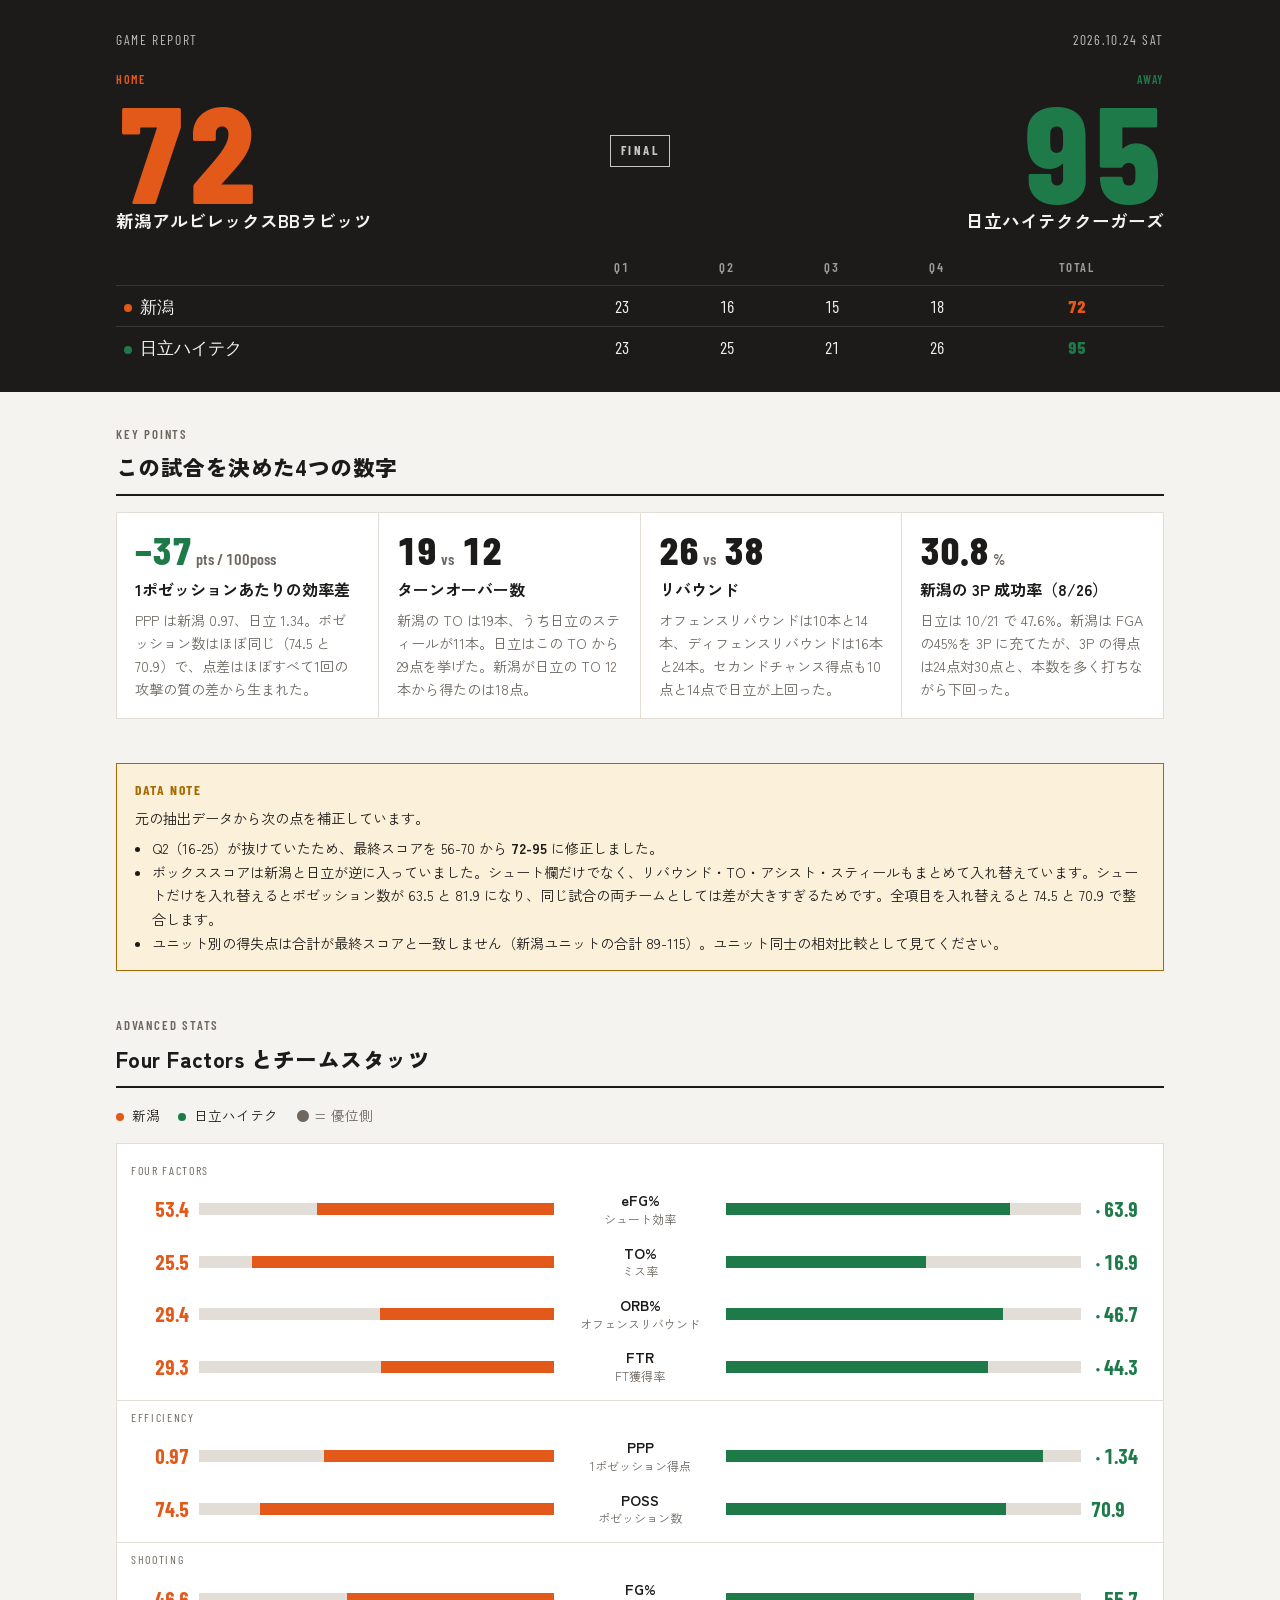
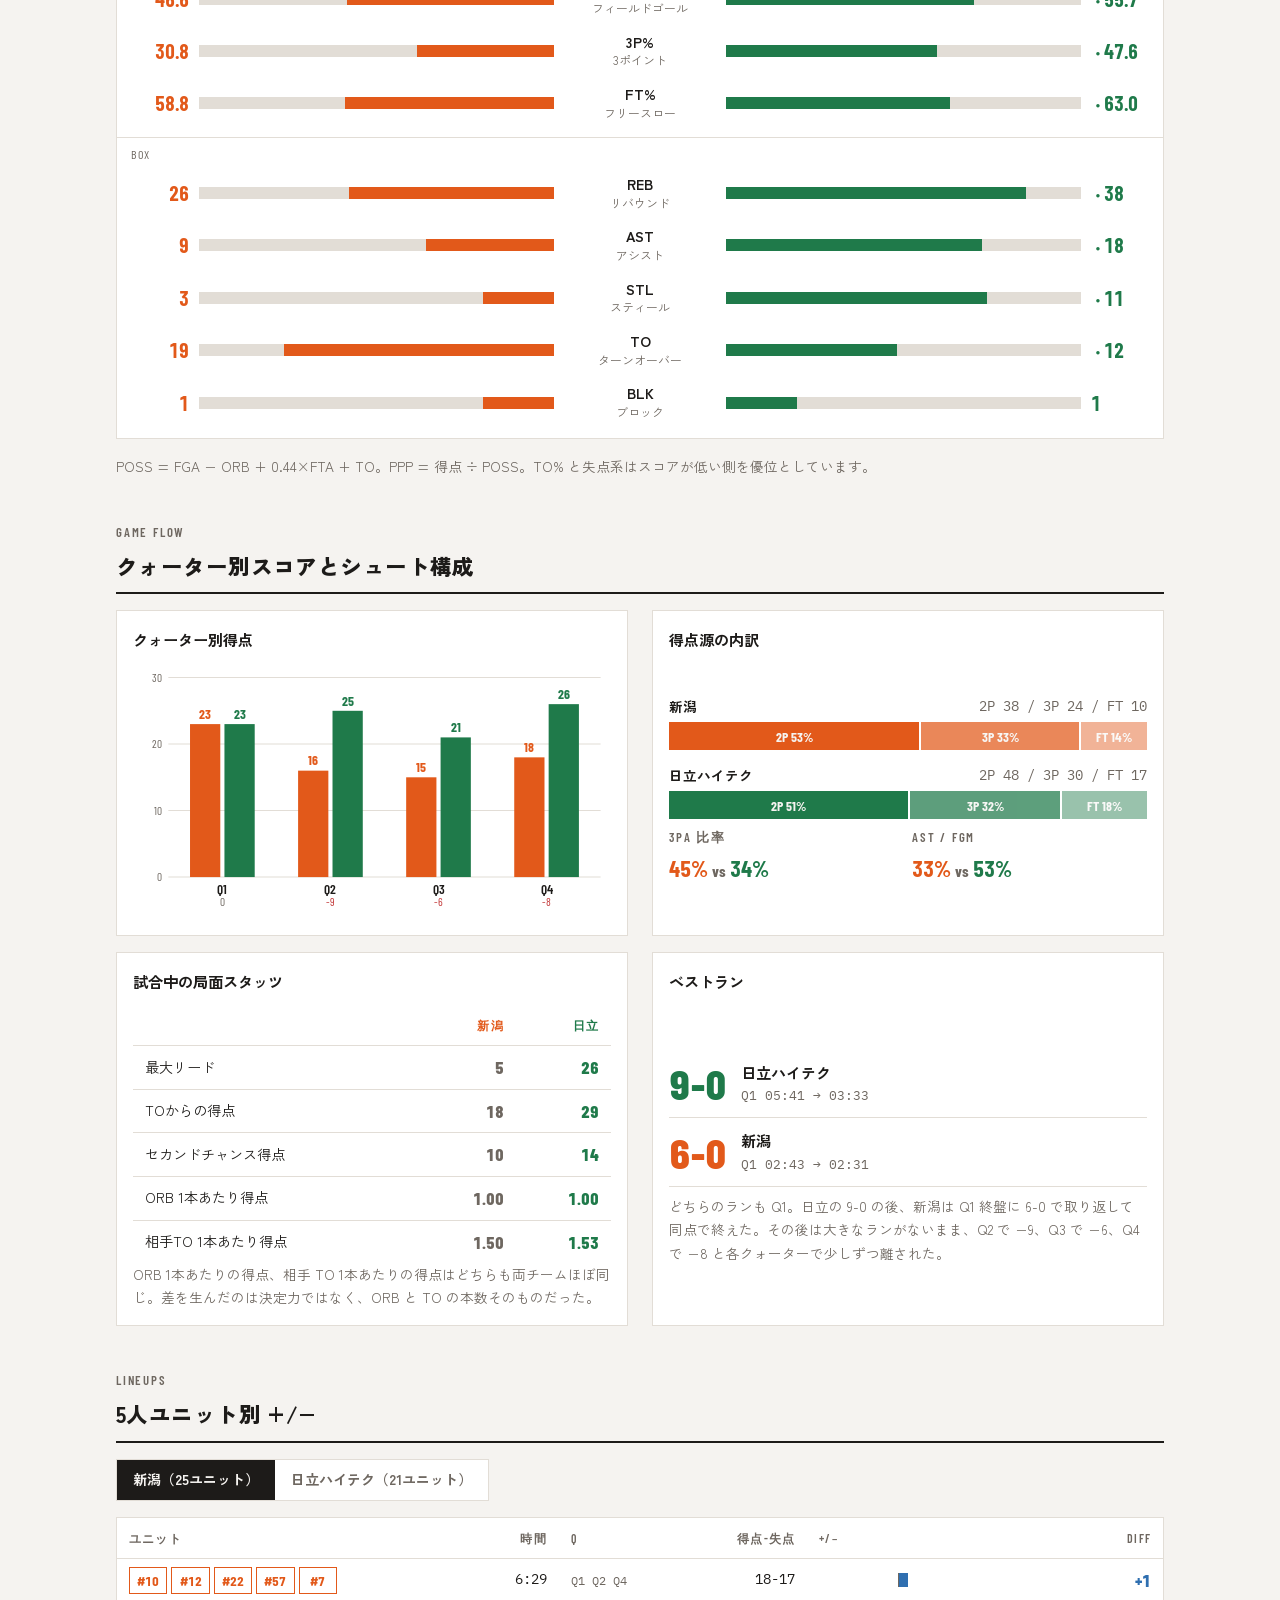
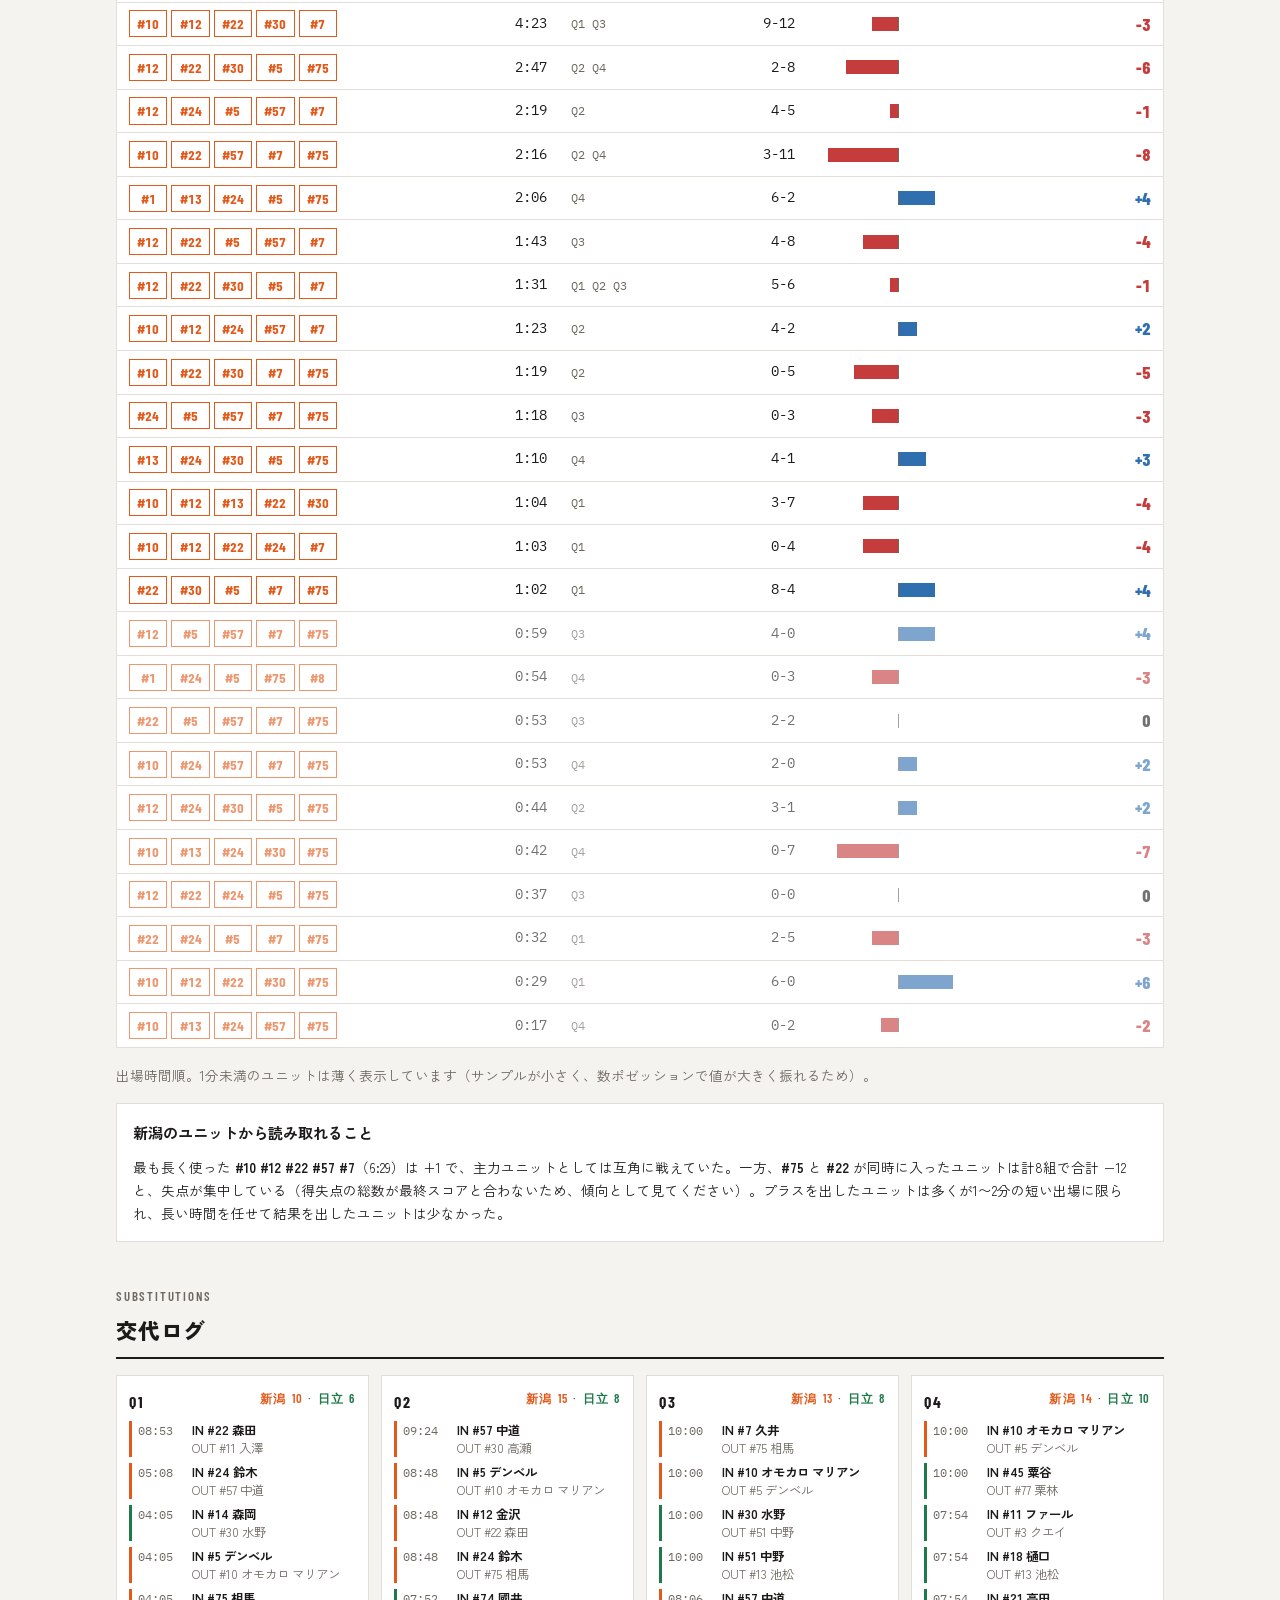
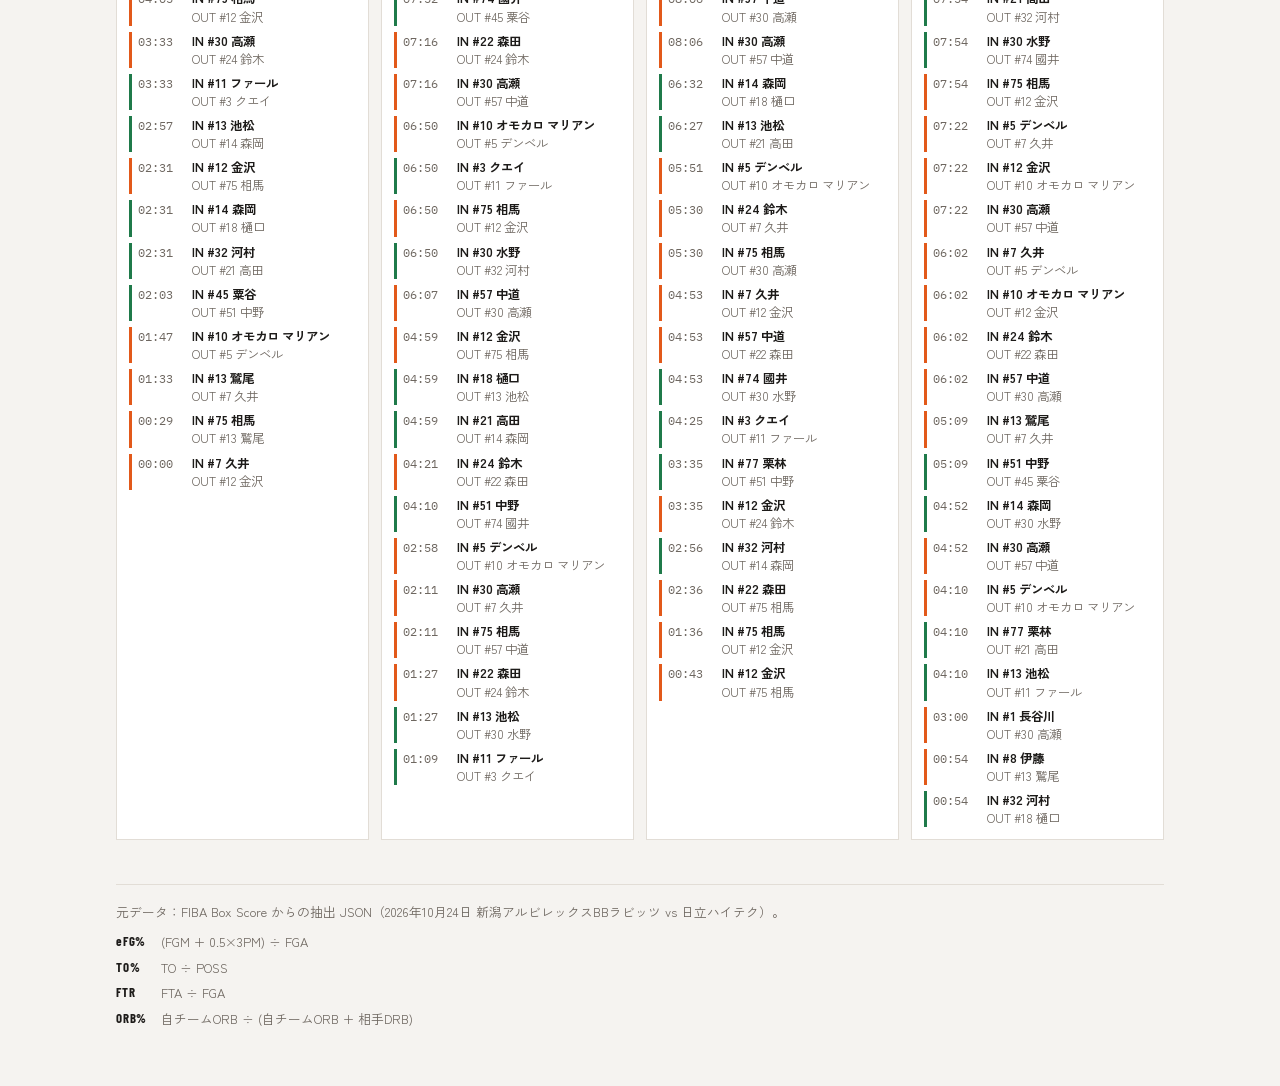
==== niigata-vs-hitachi-20261024.html @ d4d75524 "Add files via upload" ====
<!doctype html>
<html lang="ja">
<head>
<meta charset="utf-8">
<meta name="viewport" content="width=device-width, initial-scale=1, viewport-fit=cover">
<title>新潟 vs 日立ハイテク 10.24</title>
<meta name="claude:viewport-fit-sides" content="cover">
<link rel="preconnect" href="https://fonts.googleapis.com">
<link rel="preconnect" href="https://fonts.gstatic.com" crossorigin>
<link rel="stylesheet" href="https://fonts.googleapis.com/css2?family=Barlow+Condensed:wght@500;600;700;800&family=Zen+Kaku+Gothic+New:wght@400;500;700;900&family=IBM+Plex+Mono:wght@400;500&display=swap">
<style>
/* Layout: scoreboard band → takeaways → factor mirror → quarter flow → lineup +/- ledger → sub log. Home=orange left, Away=blue right throughout. */
:root{
  --bg:#f5f3f0; --surface:#ffffff; --ink:#1d1b19; --muted:#6e6760; --line:#e2ddd6;
  --home:#e2591a; --home-soft:#fbe3d6; --away:#1f7a4a; --away-soft:#d9efe2;
  --pos:#2f6fb0; --neg:#c43c3c; --warn:#a86a00; --warn-soft:#fbf0d9;
  --band:#1d1b19; --band-ink:#f5f3f0;
  --f-display:"Barlow Condensed","Arial Narrow",sans-serif;
  --f-body:"Zen Kaku Gothic New","Hiragino Sans","Noto Sans JP",sans-serif;
  --f-mono:"IBM Plex Mono",ui-monospace,Menlo,monospace;
}
@media (prefers-color-scheme:dark){:root:not([data-theme="light"]){
  --bg:#151413; --surface:#1f1d1b; --ink:#efebe6; --muted:#a39a91; --line:#34302c;
  --home:#ff7a3a; --home-soft:#3c2417; --away:#4cbf7f; --away-soft:#17301f;
  --pos:#7aa9e6; --neg:#ef6b6b; --warn:#e5a93a; --warn-soft:#33281326;
  --band:#0c0b0a; --band-ink:#efebe6; color-scheme:dark}}
:root[data-theme="dark"]{
  --bg:#151413; --surface:#1f1d1b; --ink:#efebe6; --muted:#a39a91; --line:#34302c;
  --home:#ff7a3a; --home-soft:#3c2417; --away:#4cbf7f; --away-soft:#17301f;
  --pos:#7aa9e6; --neg:#ef6b6b; --warn:#e5a93a; --warn-soft:#33281326;
  --band:#0c0b0a; --band-ink:#efebe6; color-scheme:dark}
*{box-sizing:border-box}
body{background:var(--bg);color:var(--ink);font-family:var(--f-body);font-size:15px;line-height:1.7}
.wrap{max-width:1080px;margin:0 auto;padding-left:max(16px,env(safe-area-inset-left,0px));padding-right:max(16px,env(safe-area-inset-right,0px))}
.num{font-family:var(--f-display);font-variant-numeric:tabular-nums}
.mono{font-family:var(--f-mono);font-variant-numeric:tabular-nums}
h2{font-family:var(--f-body);font-weight:900;font-size:1.35rem;margin:0;text-wrap:balance;letter-spacing:.02em}
.eyebrow{font-family:var(--f-display);font-weight:600;letter-spacing:.14em;text-transform:uppercase;font-size:.8rem;color:var(--muted)}

/* Scoreboard */
.board{background:var(--band);color:var(--band-ink)}
.board .wrap{padding-block:28px 24px;display:grid;gap:18px}
.meta{display:flex;justify-content:space-between;flex-wrap:wrap;gap:8px;font-family:var(--f-display);letter-spacing:.12em;font-size:.85rem;opacity:.75;text-transform:uppercase}
.score{display:grid;grid-template-columns:1fr auto 1fr;align-items:center;gap:12px}
.team{display:grid;gap:2px;min-width:0}
.team.away{text-align:right}
.team .name{font-weight:700;font-size:clamp(.85rem,2.4vw,1.1rem);line-height:1.35}
.team .tag{font-family:var(--f-display);font-weight:600;letter-spacing:.14em;font-size:.75rem;text-transform:uppercase}
.home .tag{color:var(--home)} .away .tag{color:var(--away)}
.pts{font-family:var(--f-display);font-weight:800;font-size:clamp(4rem,14vw,8.5rem);line-height:.85;font-variant-numeric:tabular-nums}
.home .pts{color:var(--home)} .away .pts{color:var(--away)}
.final{font-family:var(--f-display);font-weight:700;letter-spacing:.2em;font-size:.8rem;border:1px solid currentColor;padding:4px 10px;opacity:.8;align-self:center}
.qtable{width:100%;border-collapse:collapse;font-family:var(--f-display);font-size:1.05rem;font-variant-numeric:tabular-nums}
.qtable th,.qtable td{padding:6px 8px;text-align:center;border-top:1px solid #ffffff1f}
.qtable th{font-weight:600;letter-spacing:.12em;opacity:.6;font-size:.8rem;border-top:0}
.qtable td:first-child,.qtable th:first-child{text-align:left}
.qtable .tot{font-weight:800}
.qtable .na{color:var(--warn);font-size:.85rem}
.dot{display:inline-block;width:8px;height:8px;border-radius:50%;margin-right:8px;vertical-align:middle}

main .wrap{padding-block:32px 56px;display:grid;gap:44px}
section{display:grid;gap:16px}
.sec-head{display:grid;gap:4px;border-bottom:2px solid var(--ink);padding-bottom:8px}
.note{font-size:.85rem;color:var(--muted);margin:0}

/* Takeaways */
.takes{display:grid;grid-template-columns:repeat(auto-fit,minmax(240px,1fr));gap:1px;background:var(--line);border:1px solid var(--line)}
.take{background:var(--surface);padding:18px 18px 16px;display:grid;gap:6px;align-content:start}
.take .big{font-family:var(--f-display);font-weight:800;font-size:2.4rem;line-height:1;font-variant-numeric:tabular-nums}
.take .big small{font-size:1rem;font-weight:600;color:var(--muted);margin-left:4px}
.take h3{margin:0;font-size:1rem;font-weight:700}
.take p{margin:0;font-size:.88rem;color:var(--muted);line-height:1.65}

/* Data check */
.check{background:var(--warn-soft);border:1px solid var(--warn);padding:14px 18px;display:grid;gap:6px;font-size:.88rem}
.check strong{color:var(--warn);font-family:var(--f-display);letter-spacing:.12em;font-size:.85rem}
.check ul{margin:0;padding-left:1.2em}

/* Mirror bars */
.legend{display:flex;gap:18px;flex-wrap:wrap;font-size:.85rem}
.mirror{display:grid;gap:2px;background:var(--surface);border:1px solid var(--line);padding:10px 0}
.mrow{display:grid;grid-template-columns:3.6rem 1fr 9.5rem 1fr 3.6rem;align-items:center;gap:10px;padding:7px 14px}
.mrow .lab{text-align:center;font-size:.85rem;line-height:1.3}
.mrow .lab b{display:block;font-weight:700;font-size:.9rem;color:var(--ink)}
.mrow .lab span{color:var(--muted);font-size:.75rem}
.mrow .v{font-family:var(--f-display);font-weight:700;font-size:1.25rem;font-variant-numeric:tabular-nums}
.mrow .v.h{text-align:right;color:var(--home)} .mrow .v.a{color:var(--away)}
.track{height:12px;background:var(--line);position:relative}
.track i{position:absolute;top:0;bottom:0}
.track.l i{right:0;background:var(--home)} .track.r i{left:0;background:var(--away)}
.mrow.win-h .v.h::after,.mrow.win-a .v.a::before{content:"●";font-size:.5rem;vertical-align:middle;margin:0 4px}
.mrow.flag .lab b::after{content:" ※";color:var(--warn)}
.mgroup{padding:6px 14px 2px;font-family:var(--f-display);letter-spacing:.14em;font-size:.75rem;color:var(--muted);text-transform:uppercase;border-top:1px solid var(--line);margin-top:6px}
.mgroup:first-child{border-top:0;margin-top:0}

/* Two col */
.two{display:grid;grid-template-columns:1fr 1fr;gap:24px}
.two>*{min-width:0}
.panel{background:var(--surface);border:1px solid var(--line);padding:16px;display:grid;gap:10px}
.panel h3{margin:0;font-size:.95rem;font-weight:700}
svg text{font-family:var(--f-display)}

/* Lineups */
.tabs{display:flex;gap:0;border:1px solid var(--line);width:max-content;max-width:100%}
.tabs button{font:inherit;font-size:.88rem;font-weight:700;padding:8px 16px;border:0;background:var(--surface);color:var(--muted);cursor:pointer}
.tabs button[aria-selected="true"]{background:var(--ink);color:var(--bg)}
.tabs button:focus-visible{outline:2px solid var(--home);outline-offset:2px}
.ledger-wrap{overflow-x:auto;border:1px solid var(--line);background:var(--surface)}
.ledger{width:100%;border-collapse:collapse;min-width:620px;font-size:.88rem}
.ledger th{font-family:var(--f-display);font-weight:600;letter-spacing:.1em;font-size:.75rem;color:var(--muted);text-align:left;padding:10px 12px;border-bottom:1px solid var(--line);text-transform:uppercase}
.ledger td{padding:7px 12px;border-bottom:1px solid var(--line);vertical-align:middle}
.ledger tr:last-child td{border-bottom:0}
.ledger .r{text-align:right}
.chips{display:flex;gap:4px;flex-wrap:wrap}
.chip{font-family:var(--f-display);font-weight:700;font-size:.85rem;padding:1px 6px;border:1px solid var(--line);min-width:2.4rem;text-align:center;font-variant-numeric:tabular-nums}
.home-c .chip{border-color:var(--home);color:var(--home)} .away-c .chip{border-color:var(--away);color:var(--away)}
.qs{font-family:var(--f-mono);font-size:.78rem;color:var(--muted)}
.pm{display:grid;grid-template-columns:1fr 1fr;width:160px;height:14px}
.pm .n{display:flex;justify-content:flex-end;border-right:1px solid var(--muted)}
.pm .n i{background:var(--neg);height:100%}
.pm .p i{background:var(--pos);height:100%;display:block}
.diff{font-family:var(--f-display);font-weight:800;font-size:1.05rem;font-variant-numeric:tabular-nums}
.diff.pos{color:var(--pos)} .diff.neg{color:var(--neg)}
.small-sample td{opacity:.62}

/* Sub log */
.subgrid{display:grid;grid-template-columns:repeat(4,1fr);gap:12px}
.subq{background:var(--surface);border:1px solid var(--line);padding:12px;display:grid;gap:6px;align-content:start;min-width:0}
.subq h4{margin:0;font-family:var(--f-display);font-weight:700;letter-spacing:.1em;font-size:1rem;display:flex;justify-content:space-between}
.subq h4 span{font-size:.78rem;color:var(--muted);font-weight:600}
.sub{display:grid;grid-template-columns:3rem 1fr;gap:6px;font-size:.78rem;line-height:1.45;padding-left:6px;border-left:3px solid var(--line)}
.sub.home{border-left-color:var(--home)} .sub.away{border-left-color:var(--away)}
.sub .t{font-family:var(--f-mono);color:var(--muted)}
.sub .io{min-width:0}
.sub .io .in{font-weight:700}
.sub .io .out{color:var(--muted)}

footer{font-size:.8rem;color:var(--muted);border-top:1px solid var(--line);padding-top:16px}
footer dl{display:grid;grid-template-columns:max-content 1fr;gap:4px 14px;margin:8px 0 0}
footer dt{font-family:var(--f-display);font-weight:700;letter-spacing:.06em;color:var(--ink)}
footer dd{margin:0}

@media (max-width:760px){
  .two,.subgrid{grid-template-columns:1fr}
  .mrow{grid-template-columns:3rem 1fr 6.6rem 1fr 3rem;gap:6px;padding:7px 10px}
  .mrow .v{font-size:1.05rem}
}
@media (max-width:440px){
  .mrow{grid-template-columns:2.8rem 1fr 5.6rem 1fr 2.8rem}
  .mrow .lab span{display:none}
}
@media (prefers-reduced-motion:no-preference){
  .track i,.pm i{transition:width .6s ease}
}
</style>
<style>body{margin:0} img{max-width:100%} [hidden]{display:none!important}</style>
</head>
<body>


<header class="board">
  <div class="wrap">
    <div class="meta"><span>Game Report</span><span>2026.10.24 SAT</span></div>
    <div class="score">
      <div class="team home">
        <span class="tag">Home</span>
        <span class="pts" id="hPts">72</span>
        <span class="name">新潟アルビレックスBBラビッツ</span>
      </div>
      <span class="final">FINAL</span>
      <div class="team away">
        <span class="tag">Away</span>
        <span class="pts" id="aPts">95</span>
        <span class="name">日立ハイテククーガーズ</span>
      </div>
    </div>
    <div style="overflow-x:auto">
      <table class="qtable" id="qtable"></table>
    </div>
  </div>
</header>

<main>
<div class="wrap">

  <section aria-labelledby="s-take">
    <div class="sec-head"><span class="eyebrow">Key Points</span><h2 id="s-take">この試合を決めた4つの数字</h2></div>
    <div class="takes">
      <div class="take">
        <span class="big num" style="color:var(--away)">−37<small>pts / 100poss</small></span>
        <h3>1ポゼッションあたりの効率差</h3>
        <p>PPP は新潟 0.97、日立 1.34。ポゼッション数はほぼ同じ（74.5 と 70.9）で、点差はほぼすべて1回の攻撃の質の差から生まれた。</p>
      </div>
      <div class="take">
        <span class="big num">19<small>vs</small> 12</span>
        <h3>ターンオーバー数</h3>
        <p>新潟の TO は19本、うち日立のスティールが11本。日立はこの TO から29点を挙げた。新潟が日立の TO 12本から得たのは18点。</p>
      </div>
      <div class="take">
        <span class="big num">26<small>vs</small> 38</span>
        <h3>リバウンド</h3>
        <p>オフェンスリバウンドは10本と14本、ディフェンスリバウンドは16本と24本。セカンドチャンス得点も10点と14点で日立が上回った。</p>
      </div>
      <div class="take">
        <span class="big num">30.8<small>%</small></span>
        <h3>新潟の 3P 成功率（8/26）</h3>
        <p>日立は 10/21 で 47.6%。新潟は FGA の45%を 3P に充てたが、3P の得点は24点対30点と、本数を多く打ちながら下回った。</p>
      </div>
    </div>
  </section>

  <section aria-labelledby="s-check">
    <div class="check" role="note">
      <strong>DATA NOTE</strong>
      <span id="s-check">元の抽出データから次の点を補正しています。</span>
      <ul>
        <li>Q2（16-25）が抜けていたため、最終スコアを 56-70 から <b>72-95</b> に修正しました。</li>
        <li>ボックススコアは新潟と日立が逆に入っていました。シュート欄だけでなく、リバウンド・TO・アシスト・スティールもまとめて入れ替えています。シュートだけを入れ替えるとポゼッション数が 63.5 と 81.9 になり、同じ試合の両チームとしては差が大きすぎるためです。全項目を入れ替えると 74.5 と 70.9 で整合します。</li>
        <li>ユニット別の得失点は合計が最終スコアと一致しません（新潟ユニットの合計 89-115）。ユニット同士の相対比較として見てください。</li>
      </ul>
    </div>
  </section>

  <section aria-labelledby="s-factor">
    <div class="sec-head"><span class="eyebrow">Advanced Stats</span><h2 id="s-factor">Four Factors とチームスタッツ</h2></div>
    <div class="legend">
      <span><i class="dot" style="background:var(--home)"></i>新潟</span>
      <span><i class="dot" style="background:var(--away)"></i>日立ハイテク</span>
      <span style="color:var(--muted)">● = 優位側</span>
    </div>
    <div class="mirror" id="mirror"></div>
    <p class="note">POSS = FGA − ORB + 0.44×FTA + TO。PPP = 得点 ÷ POSS。TO% と失点系はスコアが低い側を優位としています。</p>
  </section>

  <section aria-labelledby="s-flow">
    <div class="sec-head"><span class="eyebrow">Game Flow</span><h2 id="s-flow">クォーター別スコアとシュート構成</h2></div>
    <div class="two">
      <div class="panel">
        <h3>クォーター別得点</h3>
        <div id="qchart"></div>
      </div>
      <div class="panel">
        <h3>得点源の内訳</h3>
        <div id="shotchart"></div>
      </div>
    </div>
    <div class="two">
      <div class="panel">
        <h3>試合中の局面スタッツ</h3>
        <div id="gamestats"></div>
      </div>
      <div class="panel">
        <h3>ベストラン</h3>
        <div id="runs"></div>
      </div>
    </div>
  </section>

  <section aria-labelledby="s-lineup">
    <div class="sec-head"><span class="eyebrow">Lineups</span><h2 id="s-lineup">5人ユニット別 +/−</h2></div>
    <div class="tabs" role="tablist" aria-label="チーム切替">
      <button role="tab" id="tab-home" aria-selected="true">新潟（25ユニット）</button>
      <button role="tab" id="tab-away" aria-selected="false">日立ハイテク（21ユニット）</button>
    </div>
    <div class="ledger-wrap"><table class="ledger" id="ledger"></table></div>
    <p class="note">出場時間順。1分未満のユニットは薄く表示しています（サンプルが小さく、数ポゼッションで値が大きく振れるため）。</p>
    <div class="panel" id="lineupNote"></div>
  </section>

  <section aria-labelledby="s-sub">
    <div class="sec-head"><span class="eyebrow">Substitutions</span><h2 id="s-sub">交代ログ</h2></div>
    <div class="subgrid" id="subgrid"></div>
  </section>

  <footer>
    元データ：FIBA Box Score からの抽出 JSON（2026年10月24日 新潟アルビレックスBBラビッツ vs 日立ハイテク）。
    <dl>
      <dt>eFG%</dt><dd>(FGM + 0.5×3PM) ÷ FGA</dd>
      <dt>TO%</dt><dd>TO ÷ POSS</dd>
      <dt>FTR</dt><dd>FTA ÷ FGA</dd>
      <dt>ORB%</dt><dd>自チームORB ÷ (自チームORB + 相手DRB)</dd>
    </dl>
  </footer>
</div>
</main>

<script>
const D={
 q:{home:[23,16,15,18],away:[23,25,21,26]},
 box:{home:{pts:72,pa2:32,pm2:19,pa3:26,pm3:8,fta:17,ftm:10,orb:10,drb:16,tot:26,to:19,ast:9,stl:3,blk:1},
      away:{pts:95,pa2:40,pm2:24,pa3:21,pm3:10,fta:27,ftm:17,orb:14,drb:24,tot:38,to:12,ast:18,stl:11,blk:1}},
 m:{poss:{home:74.5,away:70.9},ppp:{home:.97,away:1.34},efg:{home:.534,away:.639},to:{home:.255,away:.169},ftr:{home:.293,away:.443},orb:{home:.294,away:.467}},
 gs:{maxLead:{home:5,away:26},toPts:{home:18,away:29},second:{home:10,away:14},
     run:{home:{pts:6,q:1,start:"02:43",end:"02:31"},away:{pts:9,q:1,start:"05:41",end:"03:33"}}},
 lu:{home:[["10 12 22 57 7",389,18,17,"124"],["10 12 22 30 7",263,9,12,"13"],["12 22 30 5 75",167,2,8,"24"],["12 24 5 57 7",139,4,5,"2"],["10 22 57 7 75",136,3,11,"24"],["1 13 24 5 75",126,6,2,"4"],["12 22 5 57 7",103,4,8,"3"],["12 22 30 5 7",91,5,6,"123"],["10 12 24 57 7",83,4,2,"2"],["10 22 30 7 75",79,0,5,"2"],["24 5 57 7 75",78,0,3,"3"],["13 24 30 5 75",70,4,1,"4"],["10 12 13 22 30",64,3,7,"1"],["10 12 22 24 7",63,0,4,"1"],["22 30 5 7 75",62,8,4,"1"],["12 5 57 7 75",59,4,0,"3"],["1 24 5 75 8",54,0,3,"4"],["22 5 57 7 75",53,2,2,"3"],["10 24 57 7 75",53,2,0,"4"],["12 24 30 5 75",44,3,1,"2"],["10 13 24 30 75",42,0,7,"4"],["12 22 24 5 75",37,0,0,"3"],["22 24 5 7 75",32,2,5,"1"],["10 12 22 30 75",29,6,0,"1"],["10 13 24 57 75",17,0,2,"4"]],
     away:[["11 13 14 32 45",251,12,8,"12"],["11 18 21 30 51",225,11,5,"34"],["13 14 18 51 77",196,3,9,"4"],["13 3 32 74 77",176,8,6,"3"],["11 18 21 30 45",165,6,2,"4"],["18 21 3 30 51",163,6,3,"2"],["13 3 32 45 74",126,7,7,"4"],["13 14 3 30 74",111,9,3,"2"],["11 13 18 21 51",95,4,8,"12"],["11 13 14 30 51",94,1,2,"3"],["11 14 18 21 51",78,11,2,"14"],["11 13 14 32 74",62,5,2,"2"],["13 14 32 51 77",54,3,0,"4"],["13 14 3 51 74",50,1,0,"3"],["18 21 3 30 74",49,4,4,"2"],["13 14 3 74 77",39,0,2,"3"],["14 18 21 3 51",32,5,2,"1"],["11 13 14 32 51",28,2,3,"1"],["11 13 14 51 74",28,3,0,"3"],["13 18 21 3 51",18,3,0,"2"],["11 14 21 30 51",5,0,2,"3"]]},
 subs:[[1,"08:53","h","#11 入澤","#22 森田"],[1,"05:08","h","#57 中道","#24 鈴木"],[1,"04:05","a","#30 水野","#14 森岡"],[1,"04:05","h","#10 オモカロ マリアン","#5 デンベル"],[1,"04:05","h","#12 金沢","#75 相馬"],[1,"03:33","h","#24 鈴木","#30 高瀬"],[1,"03:33","a","#3 クエイ","#11 ファール"],[1,"02:57","a","#14 森岡","#13 池松"],[1,"02:31","h","#75 相馬","#12 金沢"],[1,"02:31","a","#18 樋口","#14 森岡"],[1,"02:31","a","#21 高田","#32 河村"],[1,"02:03","a","#51 中野","#45 粟谷"],[1,"01:47","h","#5 デンベル","#10 オモカロ マリアン"],[1,"01:33","h","#7 久井","#13 鷲尾"],[1,"00:29","h","#13 鷲尾","#75 相馬"],[1,"00:00","h","#12 金沢","#7 久井"],
 [2,"09:24","h","#30 高瀬","#57 中道"],[2,"08:48","h","#10 オモカロ マリアン","#5 デンベル"],[2,"08:48","h","#22 森田","#12 金沢"],[2,"08:48","h","#75 相馬","#24 鈴木"],[2,"07:52","a","#45 粟谷","#74 國井"],[2,"07:16","h","#24 鈴木","#22 森田"],[2,"07:16","h","#57 中道","#30 高瀬"],[2,"06:50","h","#5 デンベル","#10 オモカロ マリアン"],[2,"06:50","a","#11 ファール","#3 クエイ"],[2,"06:50","h","#12 金沢","#75 相馬"],[2,"06:50","a","#32 河村","#30 水野"],[2,"06:07","h","#30 高瀬","#57 中道"],[2,"04:59","h","#75 相馬","#12 金沢"],[2,"04:59","a","#13 池松","#18 樋口"],[2,"04:59","a","#14 森岡","#21 高田"],[2,"04:21","h","#22 森田","#24 鈴木"],[2,"04:10","a","#74 國井","#51 中野"],[2,"02:58","h","#10 オモカロ マリアン","#5 デンベル"],[2,"02:11","h","#7 久井","#30 高瀬"],[2,"02:11","h","#57 中道","#75 相馬"],[2,"01:27","h","#24 鈴木","#22 森田"],[2,"01:27","a","#30 水野","#13 池松"],[2,"01:09","a","#3 クエイ","#11 ファール"],
 [3,"10:00","h","#75 相馬","#7 久井"],[3,"10:00","h","#5 デンベル","#10 オモカロ マリアン"],[3,"10:00","a","#51 中野","#30 水野"],[3,"10:00","a","#13 池松","#51 中野"],[3,"08:06","h","#30 高瀬","#57 中道"],[3,"08:06","h","#57 中道","#30 高瀬"],[3,"06:32","a","#18 樋口","#14 森岡"],[3,"06:27","a","#21 高田","#13 池松"],[3,"05:51","h","#10 オモカロ マリアン","#5 デンベル"],[3,"05:30","h","#7 久井","#24 鈴木"],[3,"05:30","h","#30 高瀬","#75 相馬"],[3,"04:53","h","#12 金沢","#7 久井"],[3,"04:53","h","#22 森田","#57 中道"],[3,"04:53","a","#30 水野","#74 國井"],[3,"04:25","a","#11 ファール","#3 クエイ"],[3,"03:35","a","#51 中野","#77 栗林"],[3,"03:35","h","#24 鈴木","#12 金沢"],[3,"02:56","a","#14 森岡","#32 河村"],[3,"02:36","h","#75 相馬","#22 森田"],[3,"01:36","h","#12 金沢","#75 相馬"],[3,"00:43","h","#75 相馬","#12 金沢"],
 [4,"10:00","h","#5 デンベル","#10 オモカロ マリアン"],[4,"10:00","a","#77 栗林","#45 粟谷"],[4,"07:54","a","#3 クエイ","#11 ファール"],[4,"07:54","a","#13 池松","#18 樋口"],[4,"07:54","a","#32 河村","#21 高田"],[4,"07:54","a","#74 國井","#30 水野"],[4,"07:54","h","#12 金沢","#75 相馬"],[4,"07:22","h","#7 久井","#5 デンベル"],[4,"07:22","h","#10 オモカロ マリアン","#12 金沢"],[4,"07:22","h","#57 中道","#30 高瀬"],[4,"06:02","h","#5 デンベル","#7 久井"],[4,"06:02","h","#12 金沢","#10 オモカロ マリアン"],[4,"06:02","h","#22 森田","#24 鈴木"],[4,"06:02","h","#30 高瀬","#57 中道"],[4,"05:09","h","#7 久井","#13 鷲尾"],[4,"05:09","a","#45 粟谷","#51 中野"],[4,"04:52","a","#30 水野","#14 森岡"],[4,"04:52","h","#57 中道","#30 高瀬"],[4,"04:10","h","#10 オモカロ マリアン","#5 デンベル"],[4,"04:10","a","#21 高田","#77 栗林"],[4,"04:10","a","#11 ファール","#13 池松"],[4,"03:00","h","#30 高瀬","#1 長谷川"],[4,"00:54","h","#13 鷲尾","#8 伊藤"],[4,"00:54","a","#18 樋口","#32 河村"]]
};
const $=s=>document.querySelector(s);
const esc=s=>String(s).replace(/[&<>"]/g,c=>({"&":"&amp;","<":"&lt;",">":"&gt;",'"':"&quot;"}[c]));

/* Quarter table */
(()=>{const h=D.q.home,a=D.q.away;const cell=v=>v===0?'<td class="na">—</td>':`<td>${v}</td>`;
$('#qtable').innerHTML=`<thead><tr><th></th><th>Q1</th><th>Q2</th><th>Q3</th><th>Q4</th><th>TOTAL</th></tr></thead>
<tbody><tr><td><i class="dot" style="background:var(--home)"></i>新潟</td>${h.map(cell).join('')}<td class="tot" style="color:var(--home)">72</td></tr>
<tr><td><i class="dot" style="background:var(--away)"></i>日立ハイテク</td>${a.map(cell).join('')}<td class="tot" style="color:var(--away)">95</td></tr></tbody>`;})();

/* Mirror bars */
(()=>{const B=D.box,M=D.m;
const fg=t=>(B[t].pm2+B[t].pm3)/(B[t].pa2+B[t].pa3), p3=t=>B[t].pm3/B[t].pa3, ft=t=>B[t].ftm/B[t].fta;
const pct=v=>(v*100).toFixed(1), raw=v=>String(v);
const rows=[
 ["Four Factors"],
 ["eFG%","シュート効率",M.efg.home,M.efg.away,pct,1,false,.8],
 ["TO%","ミス率",M.to.home,M.to.away,pct,-1,false,.3],
 ["ORB%","オフェンスリバウンド",M.orb.home,M.orb.away,pct,1,false,.6],
 ["FTR","FT獲得率",M.ftr.home,M.ftr.away,pct,1,false,.6],
 ["Efficiency"],
 ["PPP","1ポゼッション得点",M.ppp.home,M.ppp.away,v=>v.toFixed(2),1,false,1.5],
 ["POSS","ポゼッション数",M.poss.home,M.poss.away,v=>v.toFixed(1),0,false,90],
 ["Shooting"],
 ["FG%","フィールドゴール",fg('home'),fg('away'),pct,1,false,.8],
 ["3P%","3ポイント",p3('home'),p3('away'),pct,1,false,.8],
 ["FT%","フリースロー",ft('home'),ft('away'),pct,1,false,1],
 ["Box"],
 ["REB","リバウンド",B.home.tot,B.away.tot,raw,1,false,45],
 ["AST","アシスト",B.home.ast,B.away.ast,raw,1,false,25],
 ["STL","スティール",B.home.stl,B.away.stl,raw,1,false,15],
 ["TO","ターンオーバー",B.home.to,B.away.to,raw,-1,false,25],
 ["BLK","ブロック",B.home.blk,B.away.blk,raw,1,false,5],
];
$('#mirror').innerHTML=rows.map(r=>{
 if(r.length===1)return `<div class="mgroup">${r[0]}</div>`;
 const [k,jp,h,a,f,dir,flag,max]=r;
 const win=dir===0||h===a?'':((h>a)===(dir>0)?'win-h':'win-a');
 const w=v=>Math.min(100,v/max*100).toFixed(1);
 return `<div class="mrow ${win} ${flag?'flag':''}"><span class="v h">${f(h)}</span><div class="track l"><i style="width:${w(h)}%"></i></div><div class="lab"><b>${k}</b><span>${jp}</span></div><div class="track r"><i style="width:${w(a)}%"></i></div><span class="v a">${f(a)}</span></div>`;
}).join('');})();

/* Quarter chart (SVG) */
(()=>{const W=460,H=240,pl=34,pr=10,pt=14,pb=34,max=30;
const x0=pl,cw=(W-pl-pr)/4,bw=cw*.28,y=v=>pt+(H-pt-pb)*(1-v/max);
let s=`<svg viewBox="0 0 ${W} ${H}" width="100%" role="img" aria-label="クォーター別得点">`;
[0,10,20,30].forEach(t=>{s+=`<line x1="${pl}" x2="${W-pr}" y1="${y(t)}" y2="${y(t)}" stroke="var(--line)"/><text x="${pl-6}" y="${y(t)+4}" text-anchor="end" font-size="11" fill="var(--muted)">${t}</text>`});
for(let i=0;i<4;i++){const cx=x0+cw*i+cw/2,h=D.q.home[i],a=D.q.away[i];
 if(h===0&&a===0){s+=`<rect x="${cx-bw-2}" y="${pt}" width="${bw*2+4}" height="${H-pt-pb}" fill="var(--warn-soft)" stroke="var(--warn)" stroke-dasharray="3 3"/><text x="${cx}" y="${y(15)}" text-anchor="middle" font-size="12" fill="var(--warn)" font-weight="700">データなし</text>`}
 else{s+=`<rect x="${cx-bw-2}" y="${y(h)}" width="${bw}" height="${y(0)-y(h)}" fill="var(--home)"/><rect x="${cx+2}" y="${y(a)}" width="${bw}" height="${y(0)-y(a)}" fill="var(--away)"/>
 <text x="${cx-bw/2-2}" y="${y(h)-5}" text-anchor="middle" font-size="13" font-weight="700" fill="var(--home)">${h}</text><text x="${cx+bw/2+2}" y="${y(a)-5}" text-anchor="middle" font-size="13" font-weight="700" fill="var(--away)">${a}</text>`;
 const d=h-a;s+=`<text x="${cx}" y="${H-6}" text-anchor="middle" font-size="11" fill="${d<0?'var(--neg)':d>0?'var(--pos)':'var(--muted)'}">${d>0?'+':''}${d}</text>`}
 s+=`<text x="${cx}" y="${H-pb+16}" text-anchor="middle" font-size="13" font-weight="600" fill="var(--ink)">Q${i+1}</text>`;}
s+='</svg>';$('#qchart').innerHTML=s;})();

/* Shot source stacked bars */
(()=>{const B=D.box;const rows=['home','away'].map(t=>({t,p2:B[t].pm2*2,p3:B[t].pm3*3,ft:B[t].ftm}));
const html=rows.map(r=>{const tot=r.p2+r.p3+r.ft,c=r.t==='home'?'var(--home)':'var(--away)';
 const seg=(v,op,l)=>`<span title="${l} ${v}点" style="width:${(v/tot*100).toFixed(1)}%;background:${c};opacity:${op};display:flex;align-items:center;justify-content:center;color:var(--bg);font-family:var(--f-display);font-weight:700;font-size:.85rem;white-space:nowrap;overflow:hidden">${l} ${Math.round(v/tot*100)}%</span>`;
 return `<div style="display:grid;gap:4px"><div style="display:flex;justify-content:space-between;font-size:.85rem"><b>${r.t==='home'?'新潟':'日立ハイテク'}</b><span class="mono" style="color:var(--muted)">2P ${r.p2} / 3P ${r.p3} / FT ${r.ft}</span></div><div style="display:flex;height:28px;gap:2px">${seg(r.p2,1,'2P')}${seg(r.p3,.72,'3P')}${seg(r.ft,.45,'FT')}</div></div>`}).join('');
$('#shotchart').innerHTML=`<div style="display:grid;gap:14px">${html}</div>
<div style="display:grid;grid-template-columns:repeat(2,1fr);gap:8px;margin-top:6px;font-size:.85rem">
<div><span class="eyebrow">3PA 比率</span><div class="num" style="font-size:1.4rem;font-weight:700"><span style="color:var(--home)">${(B.home.pa3/(B.home.pa2+B.home.pa3)*100).toFixed(0)}%</span> <span style="color:var(--muted);font-size:1rem">vs</span> <span style="color:var(--away)">${(B.away.pa3/(B.away.pa2+B.away.pa3)*100).toFixed(0)}%</span></div></div>
<div><span class="eyebrow">AST / FGM</span><div class="num" style="font-size:1.4rem;font-weight:700"><span style="color:var(--home)">${(B.home.ast/(B.home.pm2+B.home.pm3)*100).toFixed(0)}%</span> <span style="color:var(--muted);font-size:1rem">vs</span> <span style="color:var(--away)">${(B.away.ast/(B.away.pm2+B.away.pm3)*100).toFixed(0)}%</span></div></div></div>`;})();

/* Game stats */
(()=>{const g=D.gs;const rows=[["最大リード",g.maxLead.home,g.maxLead.away,1],["TOからの得点",g.toPts.home,g.toPts.away,1],["セカンドチャンス得点",g.second.home,g.second.away,1],["ORB 1本あたり得点",(g.second.home/D.box.home.orb).toFixed(2),(g.second.away/D.box.away.orb).toFixed(2),1],["相手TO 1本あたり得点",(g.toPts.home/D.box.away.to).toFixed(2),(g.toPts.away/D.box.home.to).toFixed(2),1]];
$('#gamestats').innerHTML=`<table class="ledger" style="min-width:0"><thead><tr><th></th><th class="r" style="color:var(--home)">新潟</th><th class="r" style="color:var(--away)">日立</th></tr></thead><tbody>${rows.map(r=>{const hw=+r[1]>+r[2];return `<tr><td>${r[0]}</td><td class="r diff" style="color:${hw?'var(--home)':'var(--muted)'}">${r[1]}</td><td class="r diff" style="color:${!hw?'var(--away)':'var(--muted)'}">${r[2]}</td></tr>`}).join('')}</tbody></table>
<p class="note">ORB 1本あたりの得点、相手 TO 1本あたりの得点はどちらも両チームほぼ同じ。差を生んだのは決定力ではなく、ORB と TO の本数そのものだった。</p>`;})();

/* Runs */
(()=>{const r=D.gs.run;const card=(t,o)=>{const c=t==='home'?'var(--home)':'var(--away)';return `<div style="display:grid;grid-template-columns:auto 1fr;gap:14px;align-items:center;padding:10px 0;border-bottom:1px solid var(--line)"><span class="num" style="font-size:2.6rem;font-weight:800;color:${c};line-height:1">${o.pts}-0</span><div><b>${t==='home'?'新潟':'日立ハイテク'}</b><div class="mono" style="font-size:.82rem;color:var(--muted)">Q${o.q} ${o.start} → ${o.end}</div></div></div>`};
$('#runs').innerHTML=card('away',r.away)+card('home',r.home)+`<p class="note" style="margin-top:8px">どちらのランも Q1。日立の 9-0 の後、新潟は Q1 終盤に 6-0 で取り返して同点で終えた。その後は大きなランがないまま、Q2 で −9、Q3 で −6、Q4 で −8 と各クォーターで少しずつ離された。</p>`;})();

/* Lineup ledger */
let team='home';
function fmt(sec){return Math.floor(sec/60)+':'+String(sec%60).padStart(2,'0')}
function renderLineups(){
 const L=D.lu[team],maxAbs=9;
 $('#ledger').className='ledger '+(team==='home'?'home-c':'away-c');
 $('#ledger').innerHTML=`<thead><tr><th>ユニット</th><th class="r">時間</th><th>Q</th><th class="r">得点-失点</th><th>+/−</th><th class="r">Diff</th></tr></thead><tbody>${L.map(([p,s,sc,al,q])=>{const d=sc-al,w=Math.min(100,Math.abs(d)/maxAbs*100);
 return `<tr class="${s<60?'small-sample':''}"><td><div class="chips">${p.split(' ').map(n=>`<span class="chip">#${n}</span>`).join('')}</div></td><td class="r mono">${fmt(s)}</td><td class="qs">${q.split('').map(x=>'Q'+x).join(' ')}</td><td class="r mono">${sc}-${al}</td><td><div class="pm"><div class="n">${d<0?`<i style="width:${w}%"></i>`:''}</div><div class="p">${d>0?`<i style="width:${w}%"></i>`:''}</div></div></td><td class="r diff ${d>0?'pos':d<0?'neg':''}">${d>0?'+':''}${d}</td></tr>`}).join('')}</tbody>`;
 $('#lineupNote').innerHTML= team==='home'
 ? `<h3>新潟のユニットから読み取れること</h3><p class="note" style="color:var(--ink)">最も長く使った <b>#10 #12 #22 #57 #7</b>（6:29）は +1 で、主力ユニットとしては互角に戦えていた。一方、<b>#75</b> と <b>#22</b> が同時に入ったユニットは計8組で合計 −12 と、失点が集中している（得失点の総数が最終スコアと合わないため、傾向として見てください）。プラスを出したユニットは多くが1〜2分の短い出場に限られ、長い時間を任せて結果を出したユニットは少なかった。</p>`
 : `<h3>日立ハイテクのユニットから読み取れること</h3><p class="note" style="color:var(--ink)"><b>#11 #18 #21 #30 #51</b> が Q3〜Q4 に3:45 出場して +6、<b>#11 #14 #18 #21 #51</b> は 1:18 で 11-2 と、後半の突き放しを担った。Q4 に3:16 出た <b>#13 #14 #18 #51 #77</b> は −6 だったが、点差がついた後の時間帯と考えられる。</p>`;
}
['home','away'].forEach(t=>{$('#tab-'+t).addEventListener('click',()=>{team=t;$('#tab-home').setAttribute('aria-selected',t==='home');$('#tab-away').setAttribute('aria-selected',t==='away');renderLineups()})});
renderLineups();

/* Sub log */
(()=>{$('#subgrid').innerHTML=[1,2,3,4].map(q=>{const s=D.subs.filter(x=>x[0]===q);const hc=s.filter(x=>x[2]==='h').length,ac=s.length-hc;
 return `<div class="subq"><h4>Q${q}<span><span style="color:var(--home)">新潟 ${hc}</span> · <span style="color:var(--away)">日立 ${ac}</span></span></h4>${s.map(x=>`<div class="sub ${x[2]==='h'?'home':'away'}"><span class="t">${x[1]}</span><span class="io"><span class="in">IN ${esc(x[4])}</span><br><span class="out">OUT ${esc(x[3])}</span></span></div>`).join('')}</div>`}).join('');})();
</script>

</body>
</html>
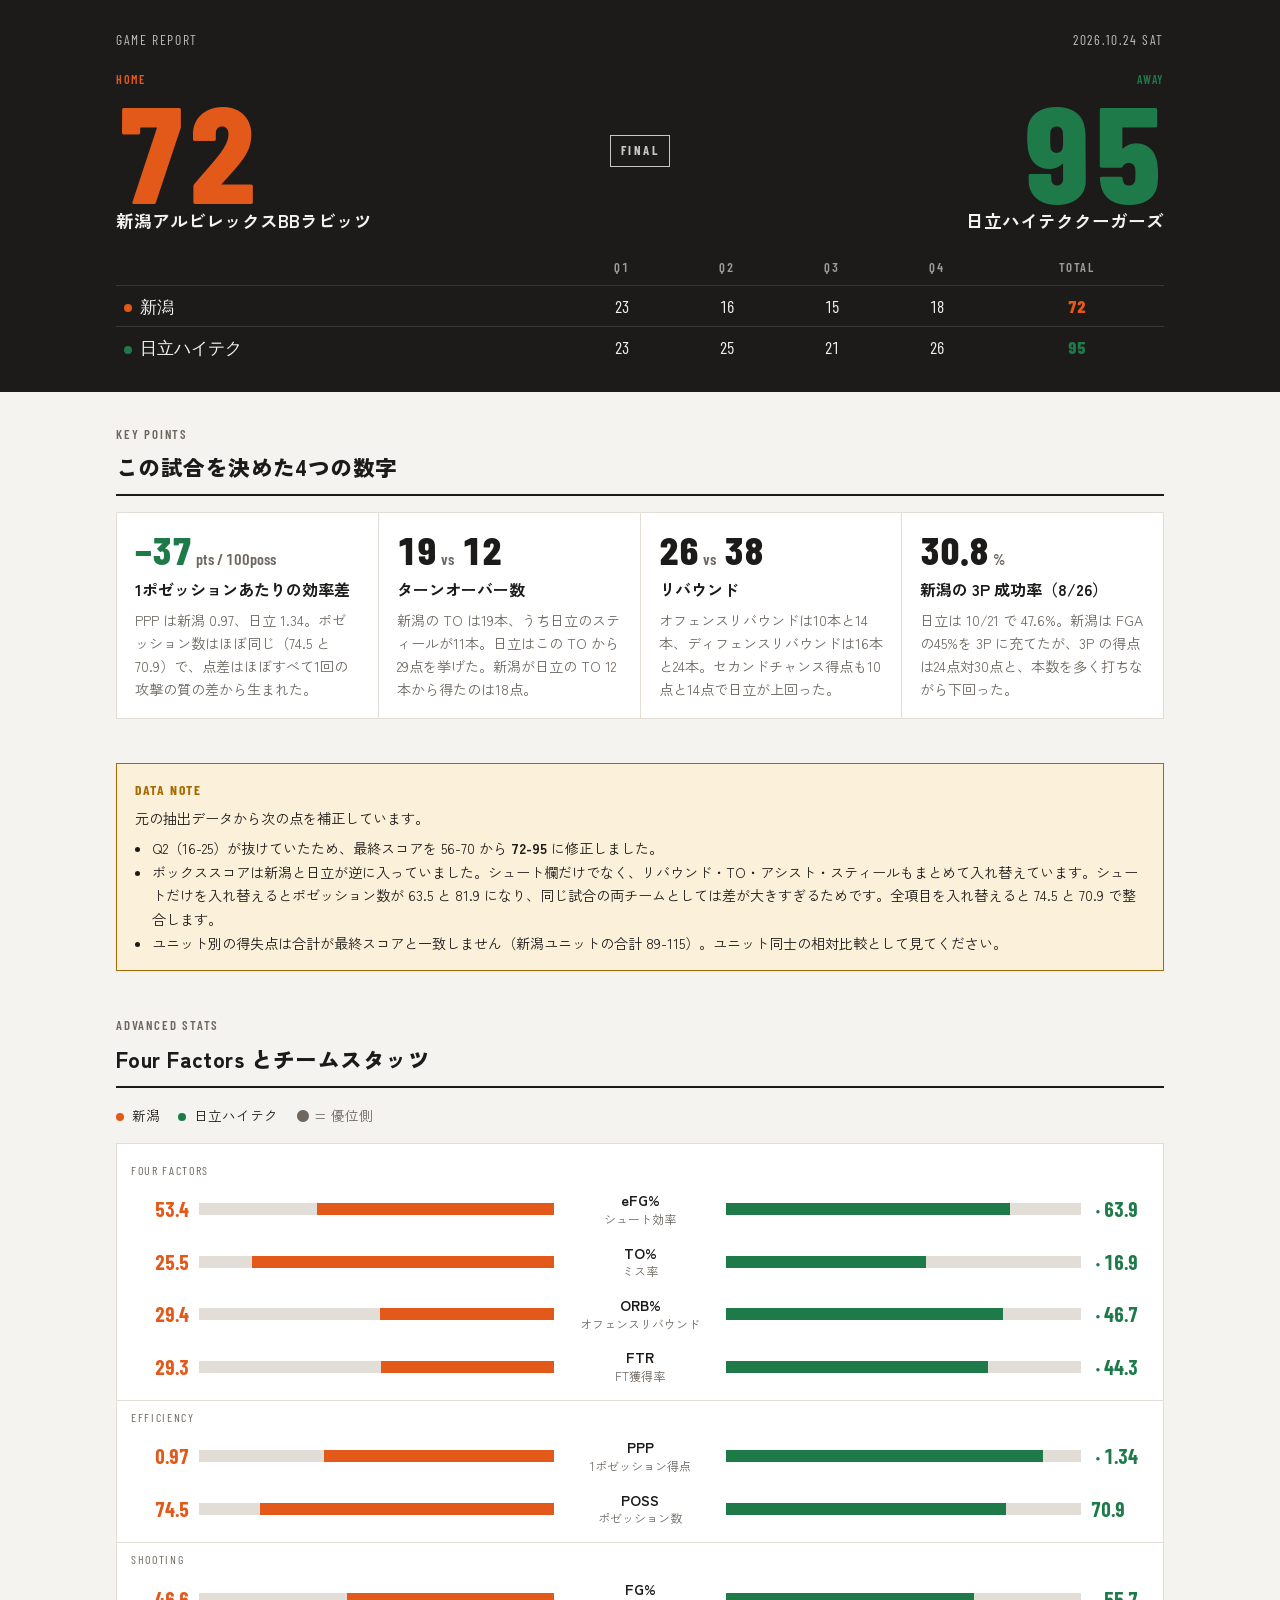
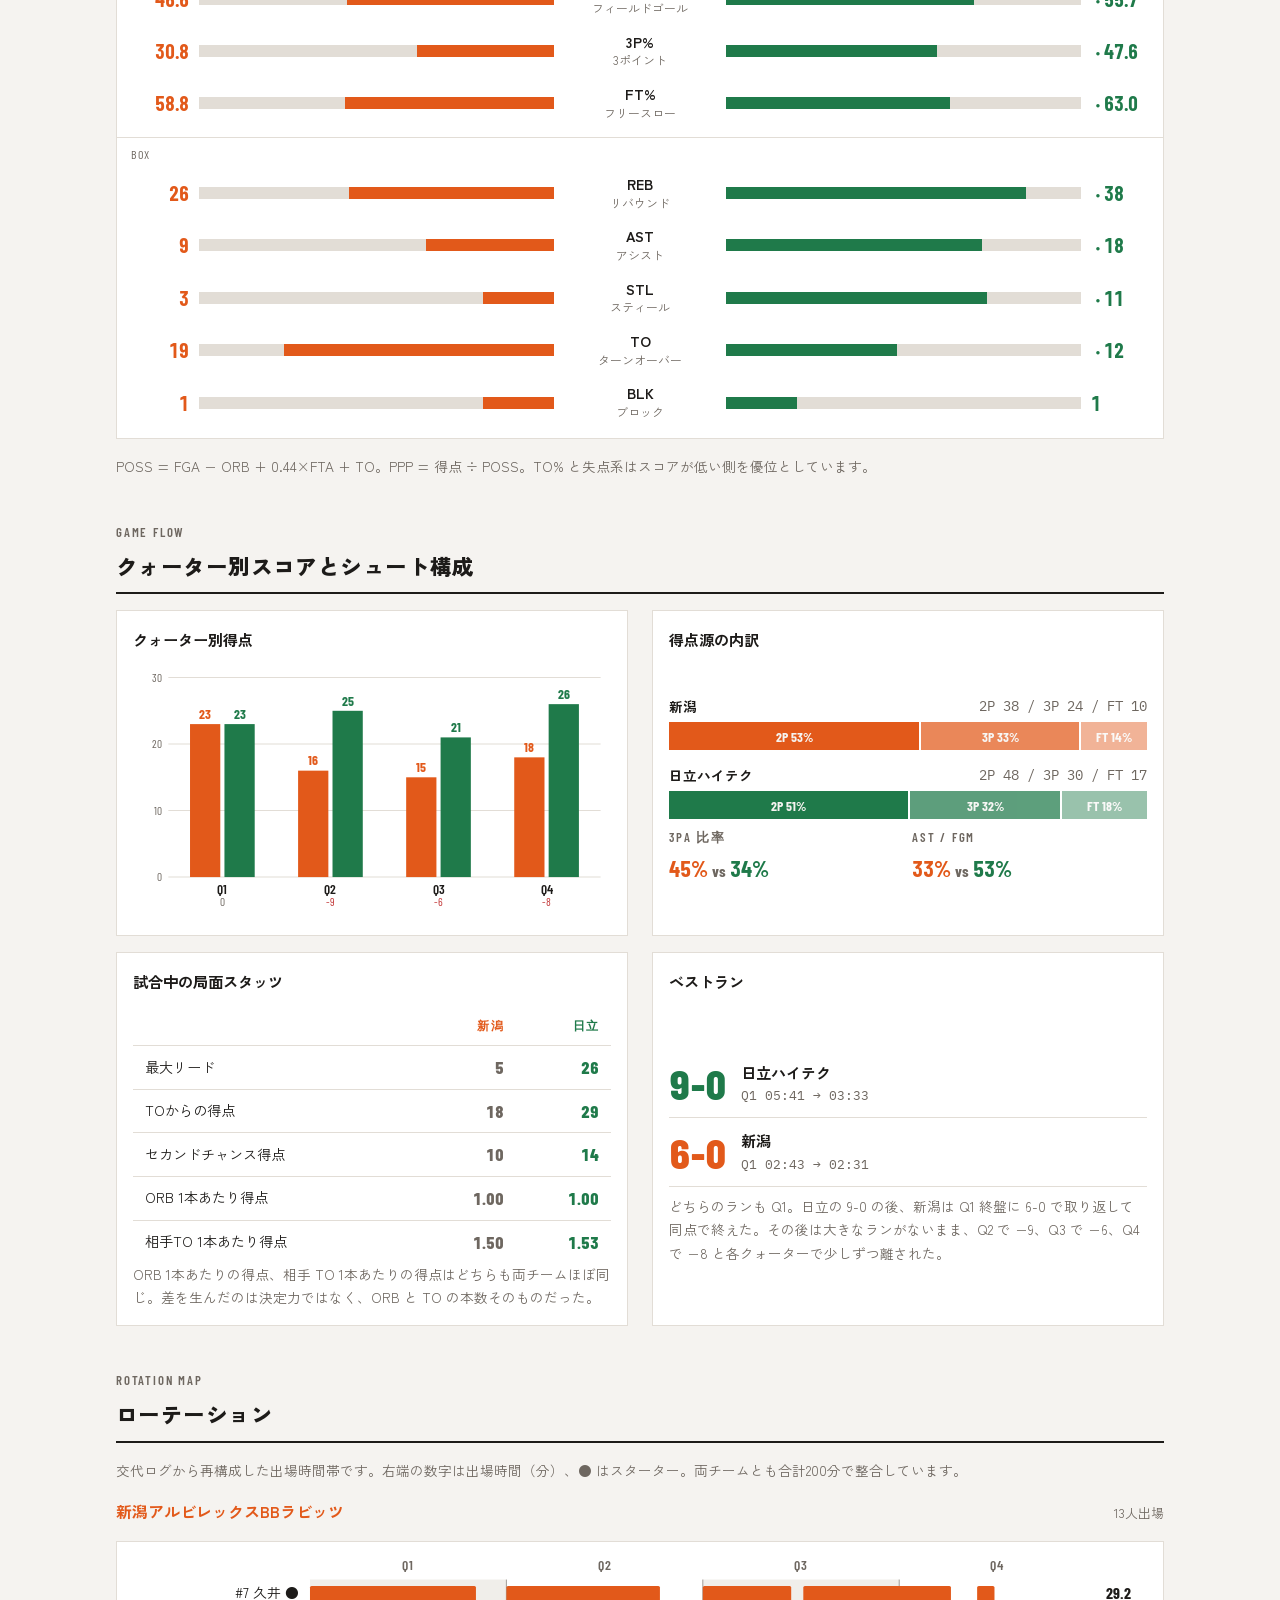
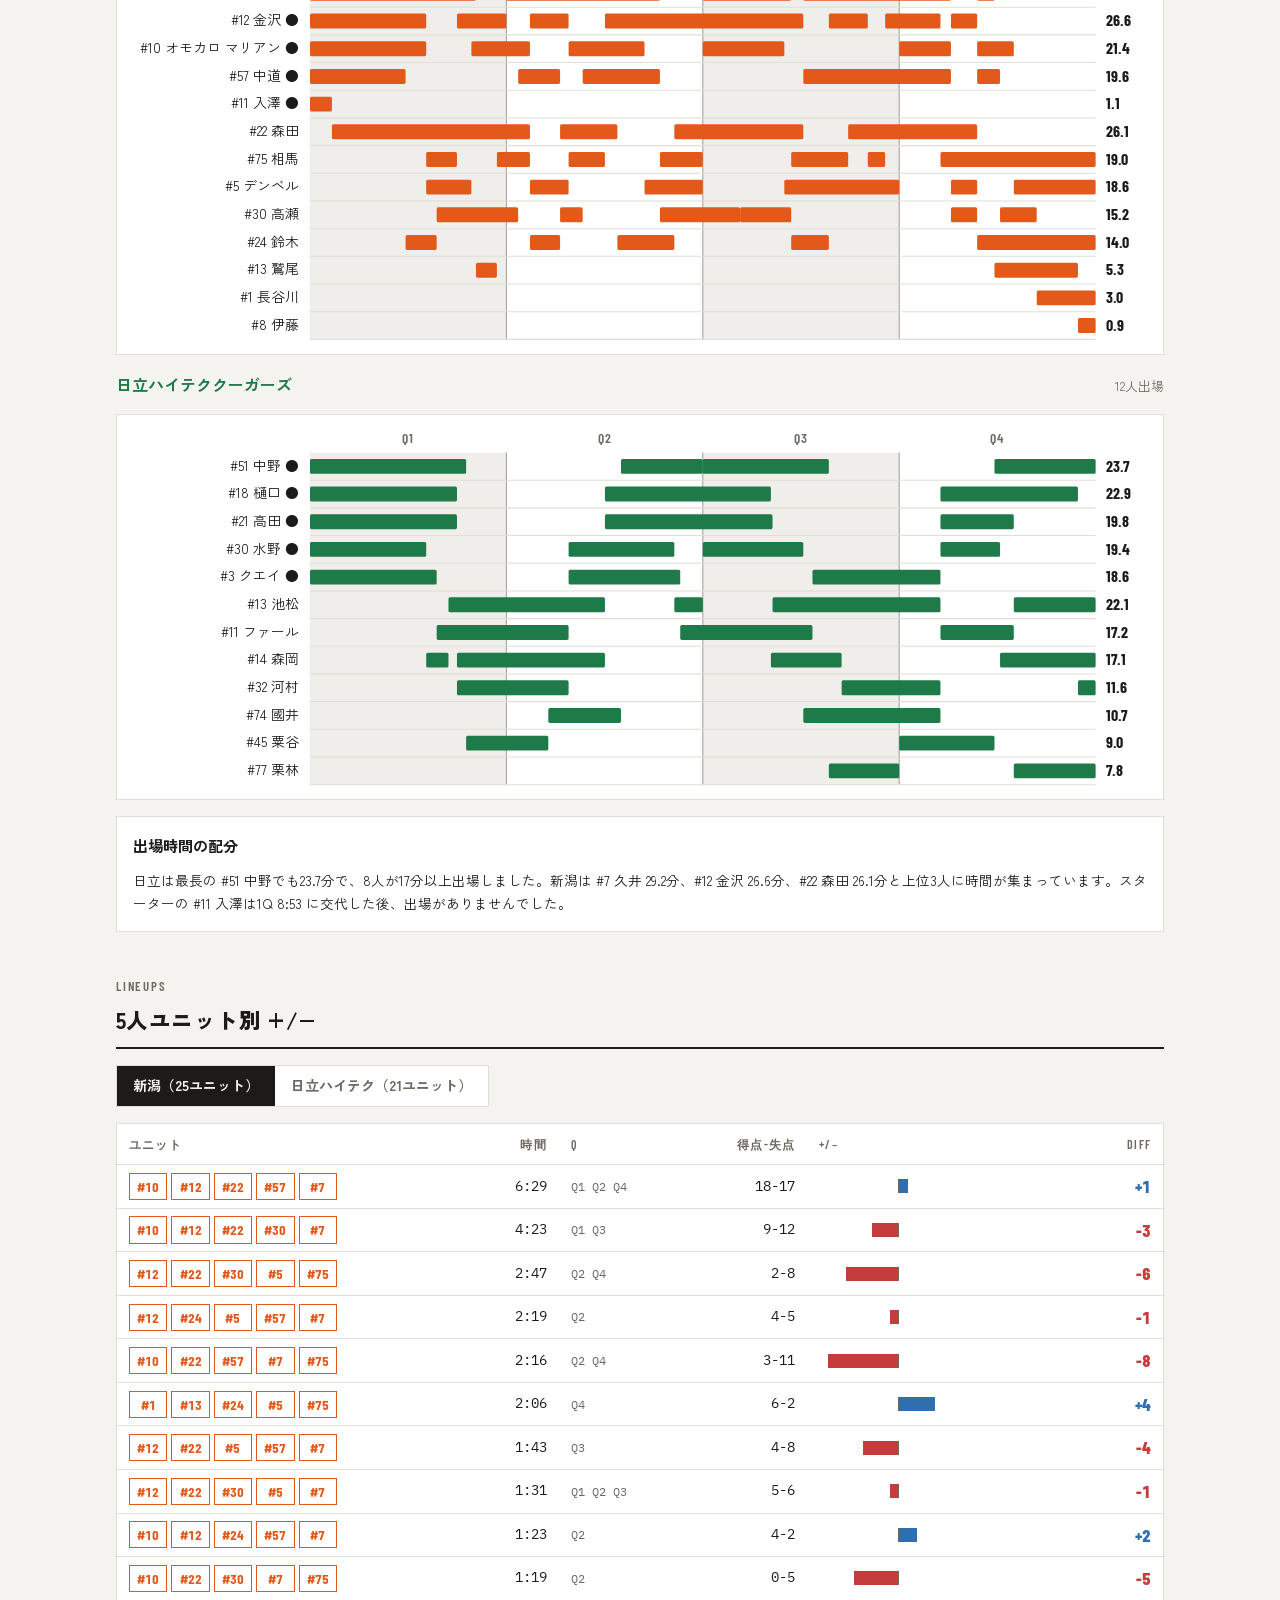
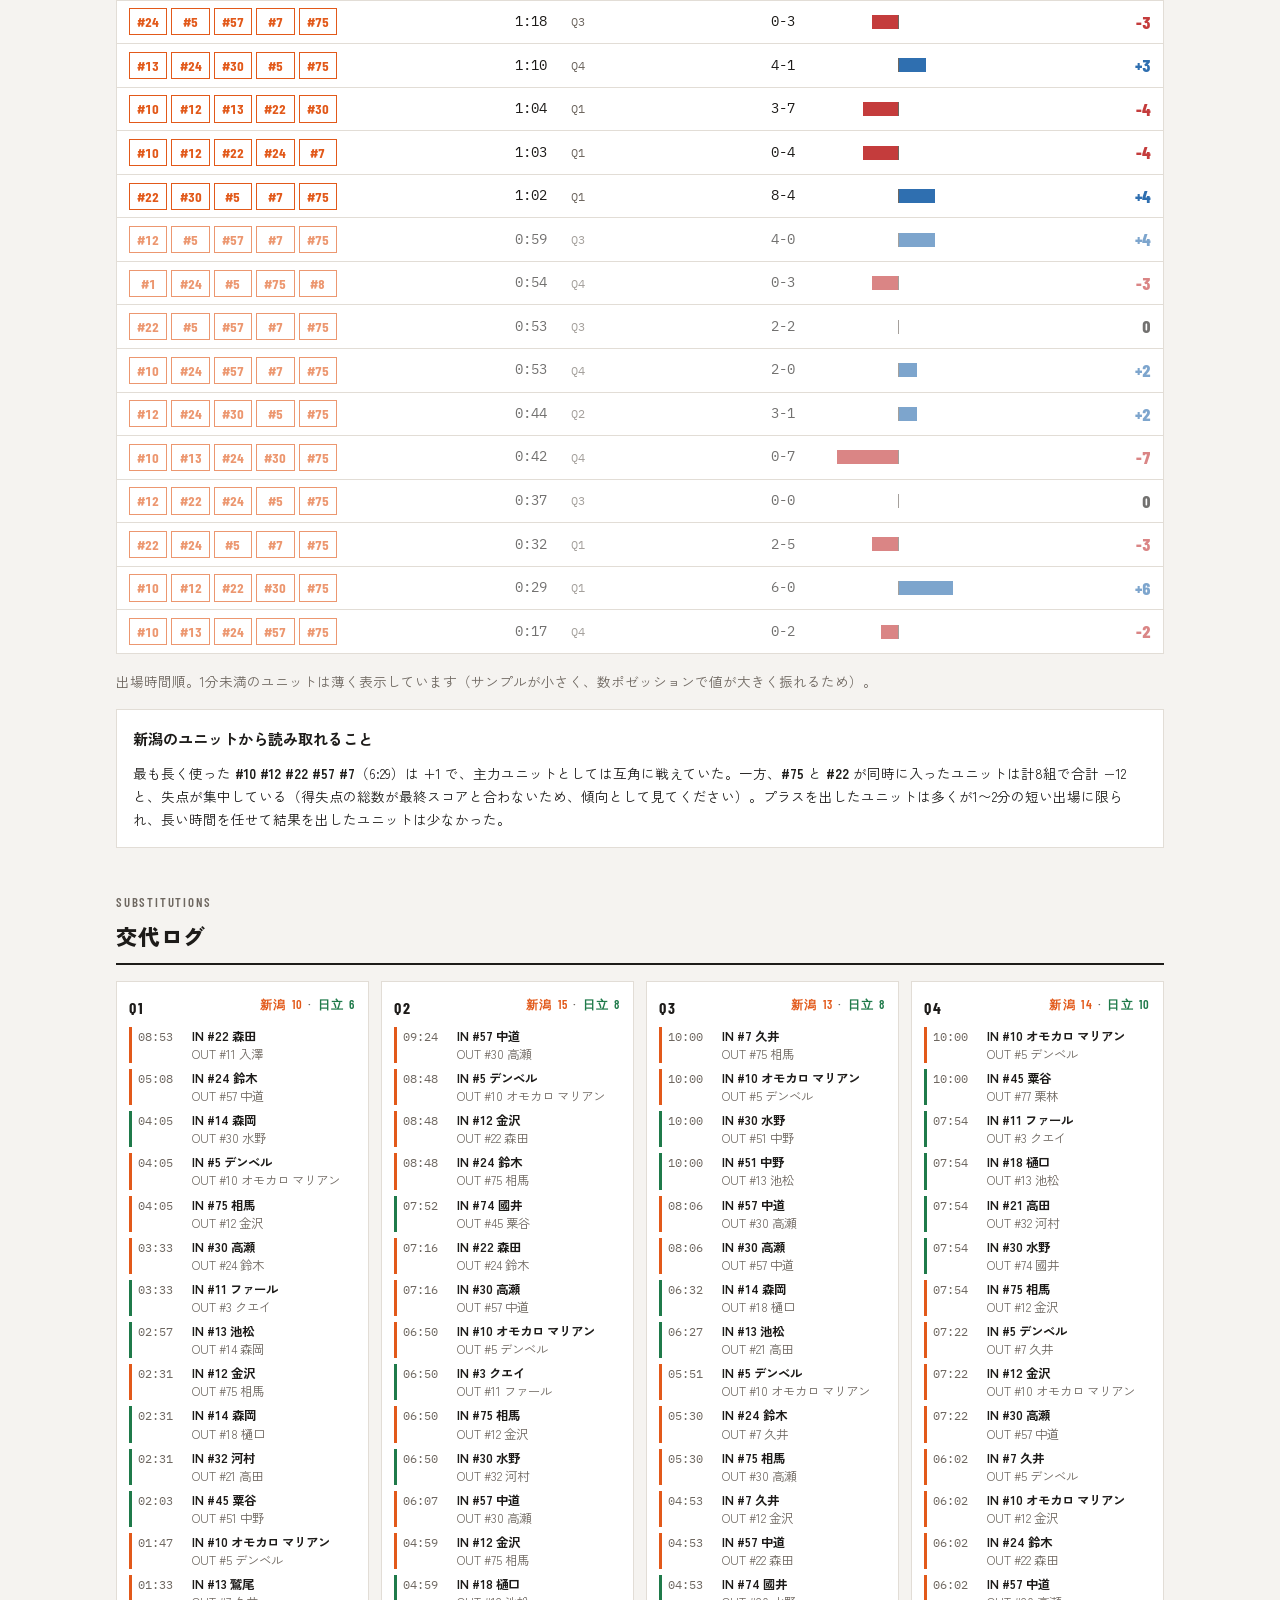
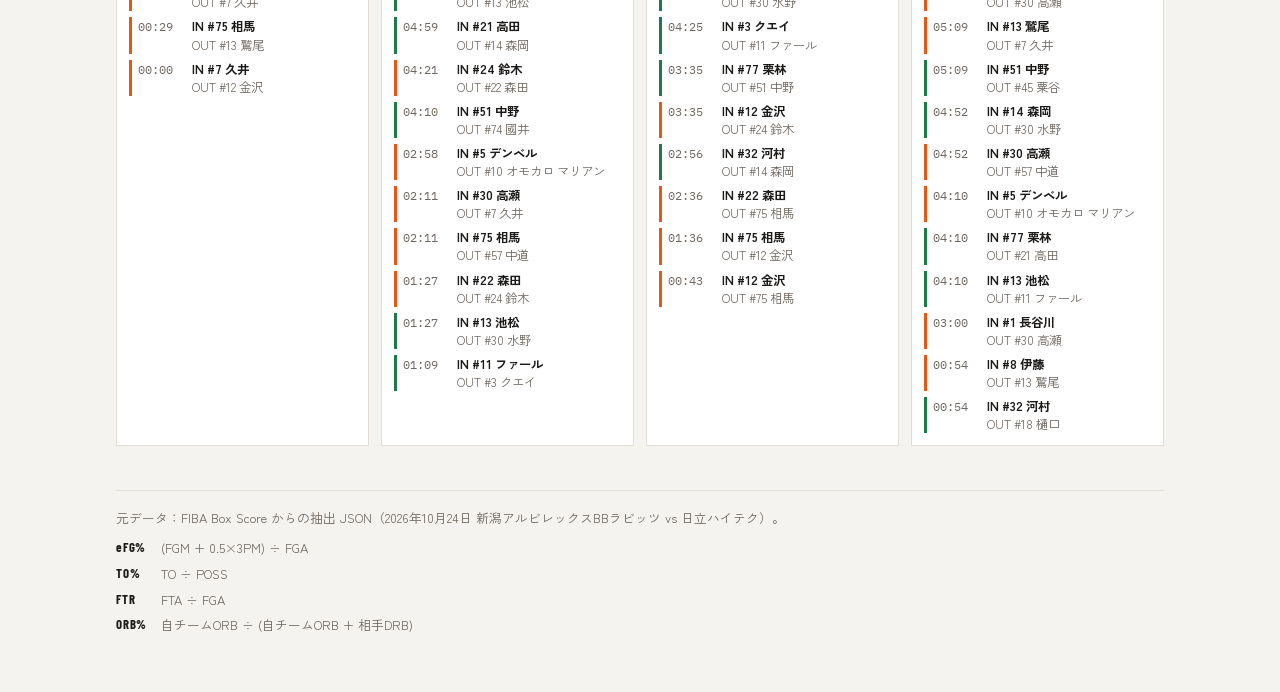
==== commit 9ba4c9bf: "Add files via upload" ====
--- a/niigata-vs-hitachi-20261024.html
+++ b/niigata-vs-hitachi-20261024.html
@@ -4,7 +4,6 @@
 <meta charset="utf-8">
 <meta name="viewport" content="width=device-width, initial-scale=1, viewport-fit=cover">
 <title>新潟 vs 日立ハイテク 10.24</title>
-<meta name="claude:viewport-fit-sides" content="cover">
 <link rel="preconnect" href="https://fonts.googleapis.com">
 <link rel="preconnect" href="https://fonts.gstatic.com" crossorigin>
 <link rel="stylesheet" href="https://fonts.googleapis.com/css2?family=Barlow+Condensed:wght@500;600;700;800&family=Zen+Kaku+Gothic+New:wght@400;500;700;900&family=IBM+Plex+Mono:wght@400;500&display=swap">
@@ -123,6 +122,13 @@
 .diff.pos{color:var(--pos)} .diff.neg{color:var(--neg)}
 .small-sample td{opacity:.62}
 
+/* Rotation */
+.rot-wrap{overflow-x:auto;background:var(--surface);border:1px solid var(--line);padding:12px 12px 6px}
+.rot-wrap svg{display:block;width:100%;min-width:680px;height:auto}
+.rot-head{display:flex;justify-content:space-between;align-items:baseline;flex-wrap:wrap;gap:6px}
+.rot-head h3{margin:0;font-size:1rem;font-weight:700}
+.rot-head span{font-size:.8rem;color:var(--muted)}
+
 /* Sub log */
 .subgrid{display:grid;grid-template-columns:repeat(4,1fr);gap:12px}
 .subq{background:var(--surface);border:1px solid var(--line);padding:12px;display:grid;gap:6px;align-content:start;min-width:0}
@@ -253,6 +259,19 @@
         <h3>ベストラン</h3>
         <div id="runs"></div>
       </div>
+    </div>
+  </section>
+
+  <section aria-labelledby="s-rot">
+    <div class="sec-head"><span class="eyebrow">Rotation Map</span><h2 id="s-rot">ローテーション</h2></div>
+    <p class="note">交代ログから再構成した出場時間帯です。右端の数字は出場時間（分）、● はスターター。両チームとも合計200分で整合しています。</p>
+    <div class="rot-head"><h3 style="color:var(--home)">新潟アルビレックスBBラビッツ</h3><span>13人出場</span></div>
+    <div class="rot-wrap" id="rotH"></div>
+    <div class="rot-head"><h3 style="color:var(--away)">日立ハイテククーガーズ</h3><span>12人出場</span></div>
+    <div class="rot-wrap" id="rotA"></div>
+    <div class="panel">
+      <h3>出場時間の配分</h3>
+      <p class="note" style="color:var(--ink)">日立は最長の #51 中野でも23.7分で、8人が17分以上出場しました。新潟は #7 久井 29.2分、#12 金沢 26.6分、#22 森田 26.1分と上位3人に時間が集まっています。スターターの #11 入澤は1Q 8:53 に交代した後、出場がありませんでした。</p>
     </div>
   </section>
 
@@ -387,6 +406,30 @@
 ['home','away'].forEach(t=>{$('#tab-'+t).addEventListener('click',()=>{team=t;$('#tab-home').setAttribute('aria-selected',t==='home');$('#tab-away').setAttribute('aria-selected',t==='away');renderLineups()})});
 renderLineups();
 
+/* Rotation */
+function rotation(team,el,color){
+ const k=team==='home'?'h':'a',S=D.subs.filter(x=>x[2]===k),num=s=>s.split(' ')[0];
+ const first={},names={};S.forEach(x=>{const o=num(x[3]),i=num(x[4]);names[o]=x[3].slice(o.length+1);names[i]=x[4].slice(i.length+1);if(!(o in first))first[o]='out';if(!(i in first))first[i]='in'});
+ const starters=Object.keys(first).filter(p=>first[p]==='out');
+ const t=(q,c)=>{const[m,s]=c.split(':').map(Number);return (q-1)*600+600-(m*60+s)};
+ const on=new Map(starters.map(p=>[p,0])),st=[];
+ S.forEach(x=>{const tt=t(x[0],x[1]),o=num(x[3]),i=num(x[4]);if(on.has(o)){st.push([o,on.get(o),tt]);on.delete(o)}on.set(i,tt)});
+ for(const[p,a]of on)st.push([p,a,2400]);
+ const mins={};st.forEach(([p,a,b])=>mins[p]=(mins[p]||0)+b-a);
+ const players=Object.keys(mins).sort((a,b)=>{const sa=starters.includes(a),sb=starters.includes(b);return sa!==sb?(sa?-1:1):mins[b]-mins[a]});
+ const W=960,pl=170,pr=52,rh=26,pt=24,cw=W-pl-pr,H=pt+players.length*rh+8,x=v=>pl+v/2400*cw;
+ let g='';
+ for(let q=0;q<4;q++){if(q%2===0)g+=`<rect x="${x(q*600)}" y="${pt}" width="${cw/4}" height="${players.length*rh}" fill="var(--line)" opacity=".5"/>`;g+=`<text x="${x(q*600+300)}" y="15" text-anchor="middle" font-size="13" font-weight="600" fill="var(--muted)" letter-spacing="1">Q${q+1}</text>`}
+ [1,2,3].forEach(q=>g+=`<line x1="${x(q*600)}" x2="${x(q*600)}" y1="${pt}" y2="${pt+players.length*rh}" stroke="var(--muted)" stroke-width=".6" fill="none"/>`);
+ players.forEach((p,r)=>{const y=pt+r*rh;
+  g+=`<line x1="${pl}" x2="${W-pr}" y1="${y+rh}" y2="${y+rh}" stroke="var(--line)" fill="none"/>`;
+  g+=`<text x="${pl-10}" y="${y+17}" text-anchor="end" font-size="13" fill="var(--ink)" style="font-family:var(--f-body)">${esc(p+' '+names[p])}${starters.includes(p)?' ●':''}</text>`;
+  st.filter(s=>s[0]===p&&s[2]>s[1]).forEach(([_,a,b])=>g+=`<rect x="${x(a)}" y="${y+6}" width="${Math.max(1.5,x(b)-x(a))}" height="${rh-12}" fill="${color}" rx="1.5"/>`);
+  g+=`<text x="${W-pr+10}" y="${y+18}" font-size="15" font-weight="700" fill="var(--ink)">${(mins[p]/60).toFixed(1)}</text>`});
+ $(el).innerHTML=`<svg viewBox="0 0 ${W} ${H}" role="img" aria-label="${team==='home'?'新潟':'日立ハイテク'}のローテーション">${g}</svg>`;
+}
+rotation('home','#rotH','var(--home)');rotation('away','#rotA','var(--away)');
+
 /* Sub log */
 (()=>{$('#subgrid').innerHTML=[1,2,3,4].map(q=>{const s=D.subs.filter(x=>x[0]===q);const hc=s.filter(x=>x[2]==='h').length,ac=s.length-hc;
  return `<div class="subq"><h4>Q${q}<span><span style="color:var(--home)">新潟 ${hc}</span> · <span style="color:var(--away)">日立 ${ac}</span></span></h4>${s.map(x=>`<div class="sub ${x[2]==='h'?'home':'away'}"><span class="t">${x[1]}</span><span class="io"><span class="in">IN ${esc(x[4])}</span><br><span class="out">OUT ${esc(x[3])}</span></span></div>`).join('')}</div>`}).join('');})();
